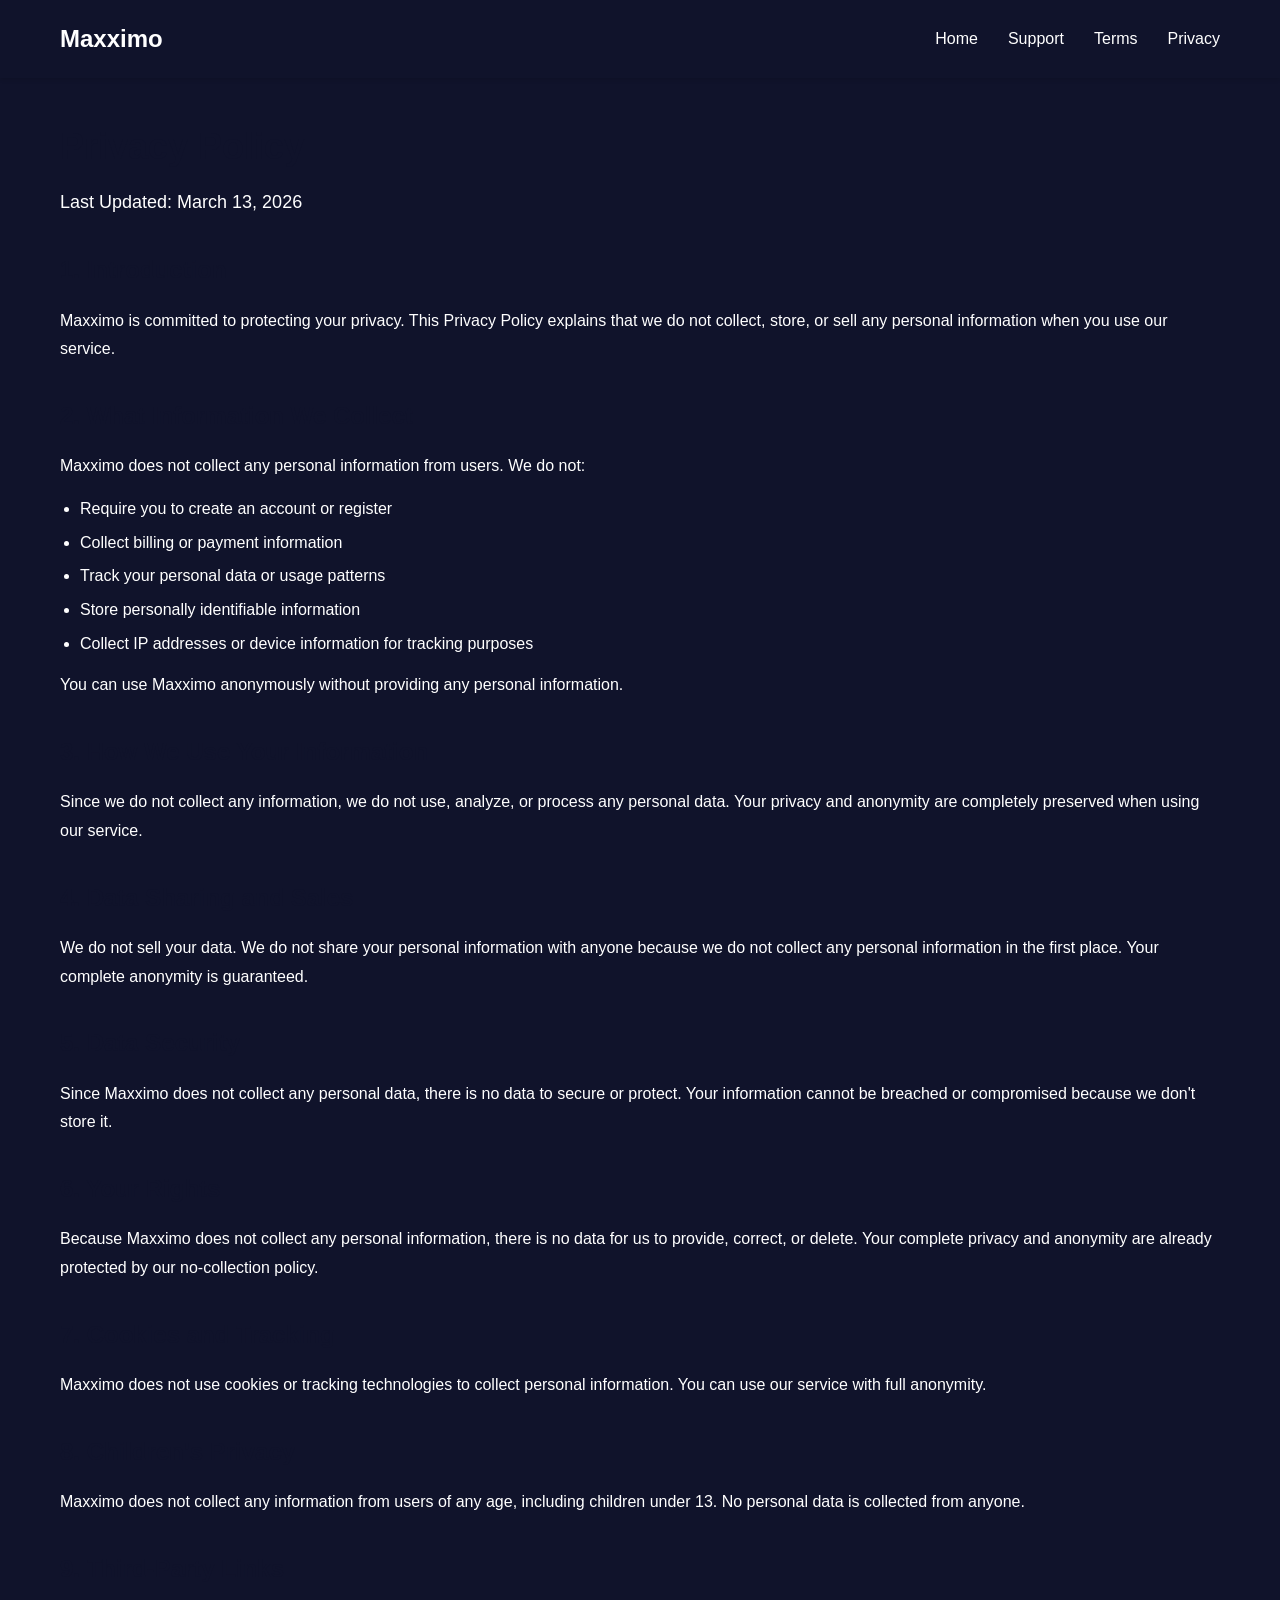
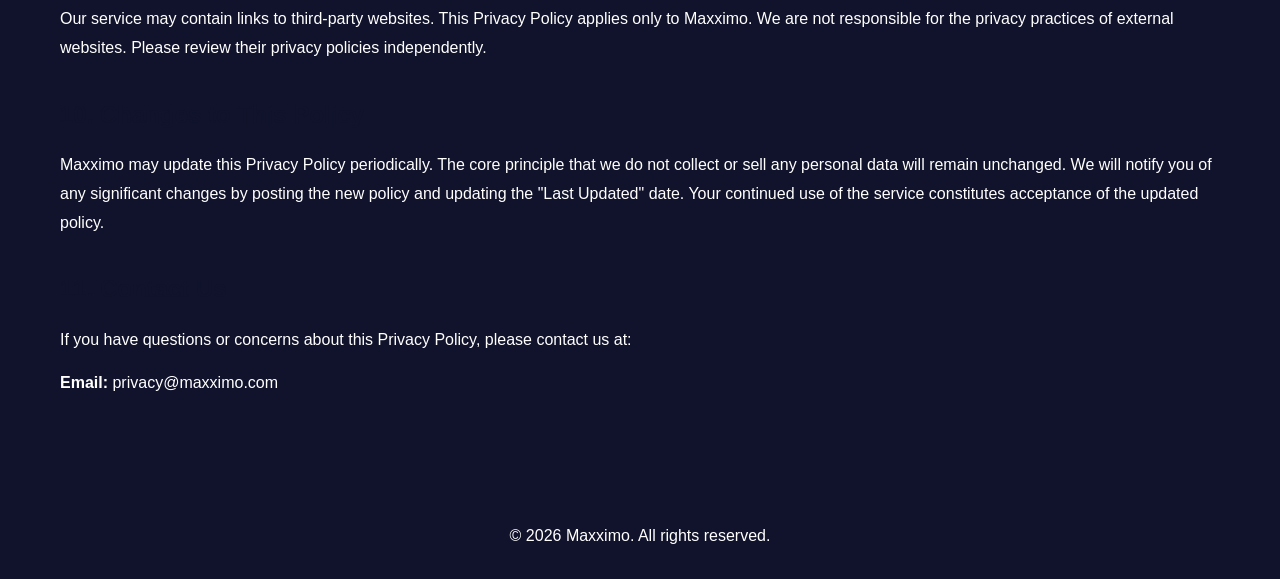
==== privacy.html @ 28d8d44a "Initial commit: Maxximo static site with support, terms, and privacy pages" ====
<!DOCTYPE html>
<html lang="en">
<head>
    <meta charset="UTF-8">
    <meta name="viewport" content="width=device-width, initial-scale=1.0">
    <title>Privacy Policy - Maxximo</title>
    <link rel="stylesheet" href="style.css">
</head>
<body>
    <nav class="navbar">
        <div class="container">
            <div class="logo">Maxximo</div>
            <ul class="nav-links">
                <li><a href="index.html">Home</a></li>
                <li><a href="support.html">Support</a></li>
                <li><a href="terms.html">Terms</a></li>
                <li><a href="privacy.html">Privacy</a></li>
            </ul>
        </div>
    </nav>

    <section class="content">
        <div class="container">
            <h1>Privacy Policy</h1>
            <p class="subtitle">Last Updated: March 13, 2026</p>

            <div class="privacy-content">
                <h2>1. Introduction</h2>
                <p>Maxximo is committed to protecting your privacy. This Privacy Policy explains that we do not collect, store, or sell any personal information when you use our service.</p>

                <h2>2. What Information We Collect</h2>
                <p>Maxximo does not collect any personal information from users. We do not:</p>
                <ul>
                    <li>Require you to create an account or register</li>
                    <li>Collect billing or payment information</li>
                    <li>Track your personal data or usage patterns</li>
                    <li>Store personally identifiable information</li>
                    <li>Collect IP addresses or device information for tracking purposes</li>
                </ul>
                <p>You can use Maxximo anonymously without providing any personal information.</p>

                <h2>3. How We Use Your Information</h2>
                <p>Since we do not collect any information, we do not use, analyze, or process any personal data. Your privacy and anonymity are completely preserved when using our service.</p>

                <h2>4. Data Sharing and Sales</h2>
                <p>We do not sell your data. We do not share your personal information with anyone because we do not collect any personal information in the first place. Your complete anonymity is guaranteed.</p>

                <h2>5. Data Security</h2>
                <p>Since Maxximo does not collect any personal data, there is no data to secure or protect. Your information cannot be breached or compromised because we don't store it.</p>

                <h2>6. Your Rights</h2>
                <p>Because Maxximo does not collect any personal information, there is no data for us to provide, correct, or delete. Your complete privacy and anonymity are already protected by our no-collection policy.</p>

                <h2>7. Cookies and Tracking</h2>
                <p>Maxximo does not use cookies or tracking technologies to collect personal information. You can use our service with full anonymity.</p>

                <h2>8. Children's Privacy</h2>
                <p>Maxximo does not collect any information from users of any age, including children under 13. No personal data is collected from anyone.</p>

                <h2>9. Third-Party Links</h2>
                <p>Our service may contain links to third-party websites. This Privacy Policy applies only to Maxximo. We are not responsible for the privacy practices of external websites. Please review their privacy policies independently.</p>

                <h2>10. Changes to This Policy</h2>
                <p>Maxximo may update this Privacy Policy periodically. The core principle that we do not collect or sell any personal data will remain unchanged. We will notify you of any significant changes by posting the new policy and updating the "Last Updated" date. Your continued use of the service constitutes acceptance of the updated policy.</p>

                <h2>11. Contact Us</h2>
                <p>If you have questions or concerns about this Privacy Policy, please contact us at:</p>
                <p><strong>Email:</strong> privacy@maxximo.com</p>
            </div>
        </div>
    </section>

    <footer>
        <div class="container">
            <p>&copy; 2026 Maxximo. All rights reserved.</p>
        </div>
    </footer>
</body>
</html>
---- style.css ----
* {
    margin: 0;
    padding: 0;
    box-sizing: border-box;
}

body {
    font-family: -apple-system, BlinkMacSystemFont, 'Segoe UI', Roboto, Oxygen, Ubuntu, Cantarell, sans-serif;
    line-height: 1.6;
    color: white;
    background-color: #10132B;
}

.container {
    max-width: 1200px;
    margin: 0 auto;
    padding: 0 20px;
}

/* Navigation */
.navbar {
    background-color: #10132B;
    color: white;
    padding: 20px 0;
    position: sticky;
    top: 0;
    z-index: 1000;
    box-shadow: 0 2px 4px rgba(0,0,0,0.1);
}

.navbar .container {
    display: flex;
    justify-content: space-between;
    align-items: center;
}

.logo {
    font-size: 24px;
    font-weight: bold;
}

.nav-links {
    display: flex;
    list-style: none;
    gap: 30px;
}

.nav-links a {
    color: white;
    text-decoration: none;
    transition: color 0.3s ease;
}

.nav-links a:hover {
    color: #3498db;
}

/* Hero Section */
.hero {
    background: linear-gradient(135deg, #10132B 0%, #1a1f3a 100%);
    color: white;
    padding: 60px 20px;
    text-align: center;
}

.hero h1 {
    font-size: 48px;
    margin-bottom: 10px;
}

.hero p {
    font-size: 18px;
    opacity: 0.9;
}

/* Content Section */
.content {
    background-color: #10132B;
    color: white;
    padding: 40px 20px;
    min-height: calc(100vh - 200px);
}

.content h1 {
    font-size: 36px;
    margin-bottom: 10px;
    color: #10132B;
}

.subtitle {
    color: white;
    font-size: 18px;
    margin-bottom: 30px;
}

.content h2 {
    font-size: 24px;
    margin-top: 30px;
    margin-bottom: 15px;
    color: #10132B;
}

.content h3 {
    font-size: 18px;
    margin-top: 20px;
    margin-bottom: 10px;
    color: #10132B;
}

.content p {
    margin-bottom: 15px;
    line-height: 1.8;
    color: white;
}

.content ul {
    margin-left: 20px;
    margin-bottom: 15px;
}

.content ul li {
    margin-bottom: 8px;
    line-height: 1.6;
}

/* Quick Links Cards */
.quick-links {
    display: grid;
    grid-template-columns: repeat(auto-fit, minmax(300px, 1fr));
    gap: 20px;
    margin-top: 40px;
}

.card {
    background-color: #1a1f3a;
    padding: 30px;
    border-radius: 8px;
    border-left: 4px solid #73E7E8;
    transition: transform 0.3s ease, box-shadow 0.3s ease;
}

.card:hover {
    transform: translateY(-5px);
    box-shadow: 0 8px 16px rgba(0,0,0,0.1);
}

.card h3 {
    margin-top: 0;
    color: white;
}

.card p {
    color: white;
    margin-bottom: 20px;
}

/* Button */
.btn {
    display: inline-block;
    background-color: #73E7E8;
    color: white;
    padding: 10px 25px;
    border-radius: 5px;
    text-decoration: none;
    transition: background-color 0.3s ease;
}

.btn:hover {
    background-color: #5fc5c6;
}

/* FAQ Items */
.faq-item {
    background-color: #1a1f3a;
    padding: 20px;
    margin-bottom: 15px;
    border-radius: 5px;
    border-left: 4px solid #73E7E8;
}

.faq-item h3 {
    margin-top: 0;
    color: white;
}

/* Contact Section */
.contact-section {
    background-color: #1a1f3a;
    padding: 30px;
    border-radius: 8px;
    margin-top: 40px;
}

.contact-section h2 {
    margin-top: 0;
}

/* Terms and Privacy Content */
.terms-content,
.privacy-content {
    line-height: 1.8;
}

.terms-content ul,
.privacy-content ul {
    margin-left: 20px;
    margin-bottom: 15px;
}

.terms-content li,
.privacy-content li {
    margin-bottom: 8px;
}

/* Footer */
footer {
    background-color: #10132B;
    color: white;
    text-align: center;
    padding: 30px 20px;
    margin-top: 40px;
}

/* Responsive Design */
@media (max-width: 768px) {
    .nav-links {
        gap: 15px;
        font-size: 14px;
    }

    .hero h1 {
        font-size: 32px;
    }

    .hero p {
        font-size: 16px;
    }

    .content h1 {
        font-size: 28px;
    }

    .content h2 {
        font-size: 20px;
    }

    .quick-links {
        grid-template-columns: 1fr;
    }
}

@media (max-width: 480px) {
    .navbar .container {
        flex-direction: column;
        gap: 15px;
    }

    .nav-links {
        flex-direction: column;
        gap: 10px;
        width: 100%;
    }

    .nav-links a {
        display: block;
    }

    .hero h1 {
        font-size: 24px;
    }

    .content h1 {
        font-size: 24px;
    }
}
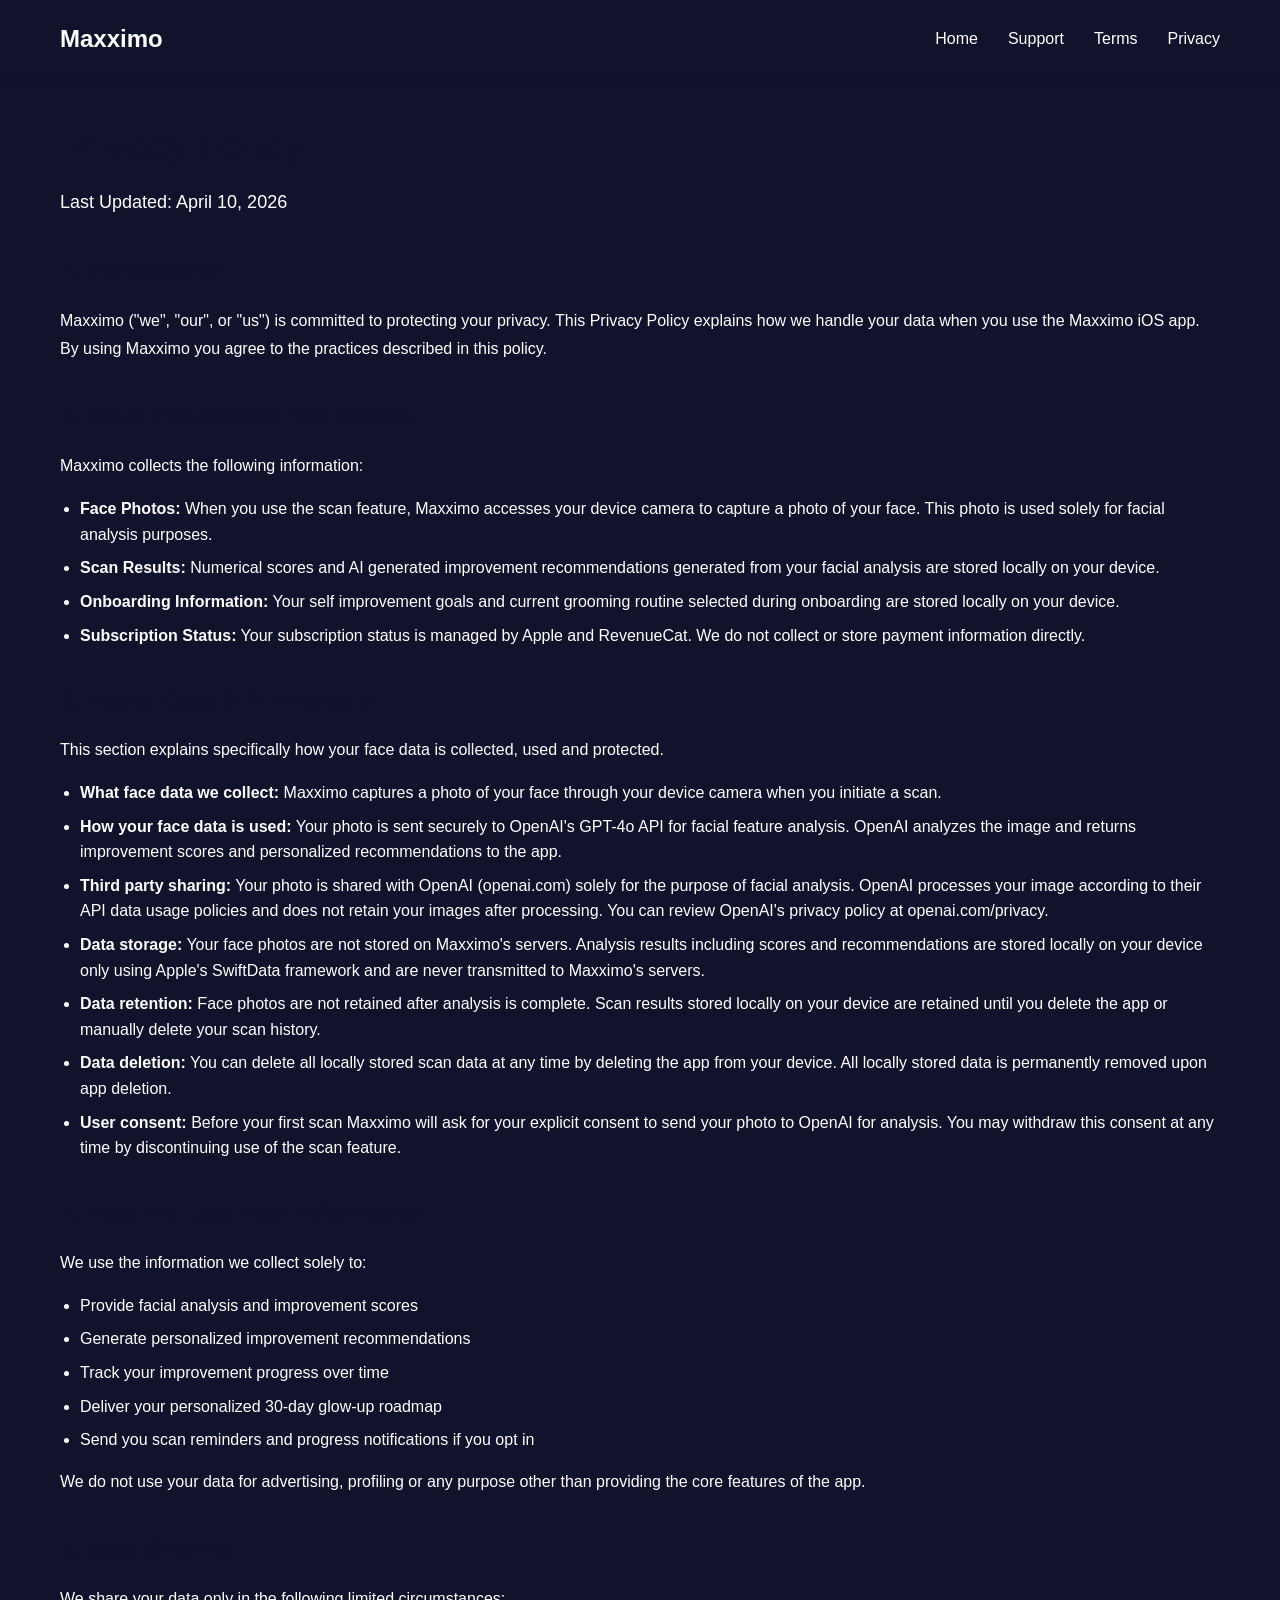
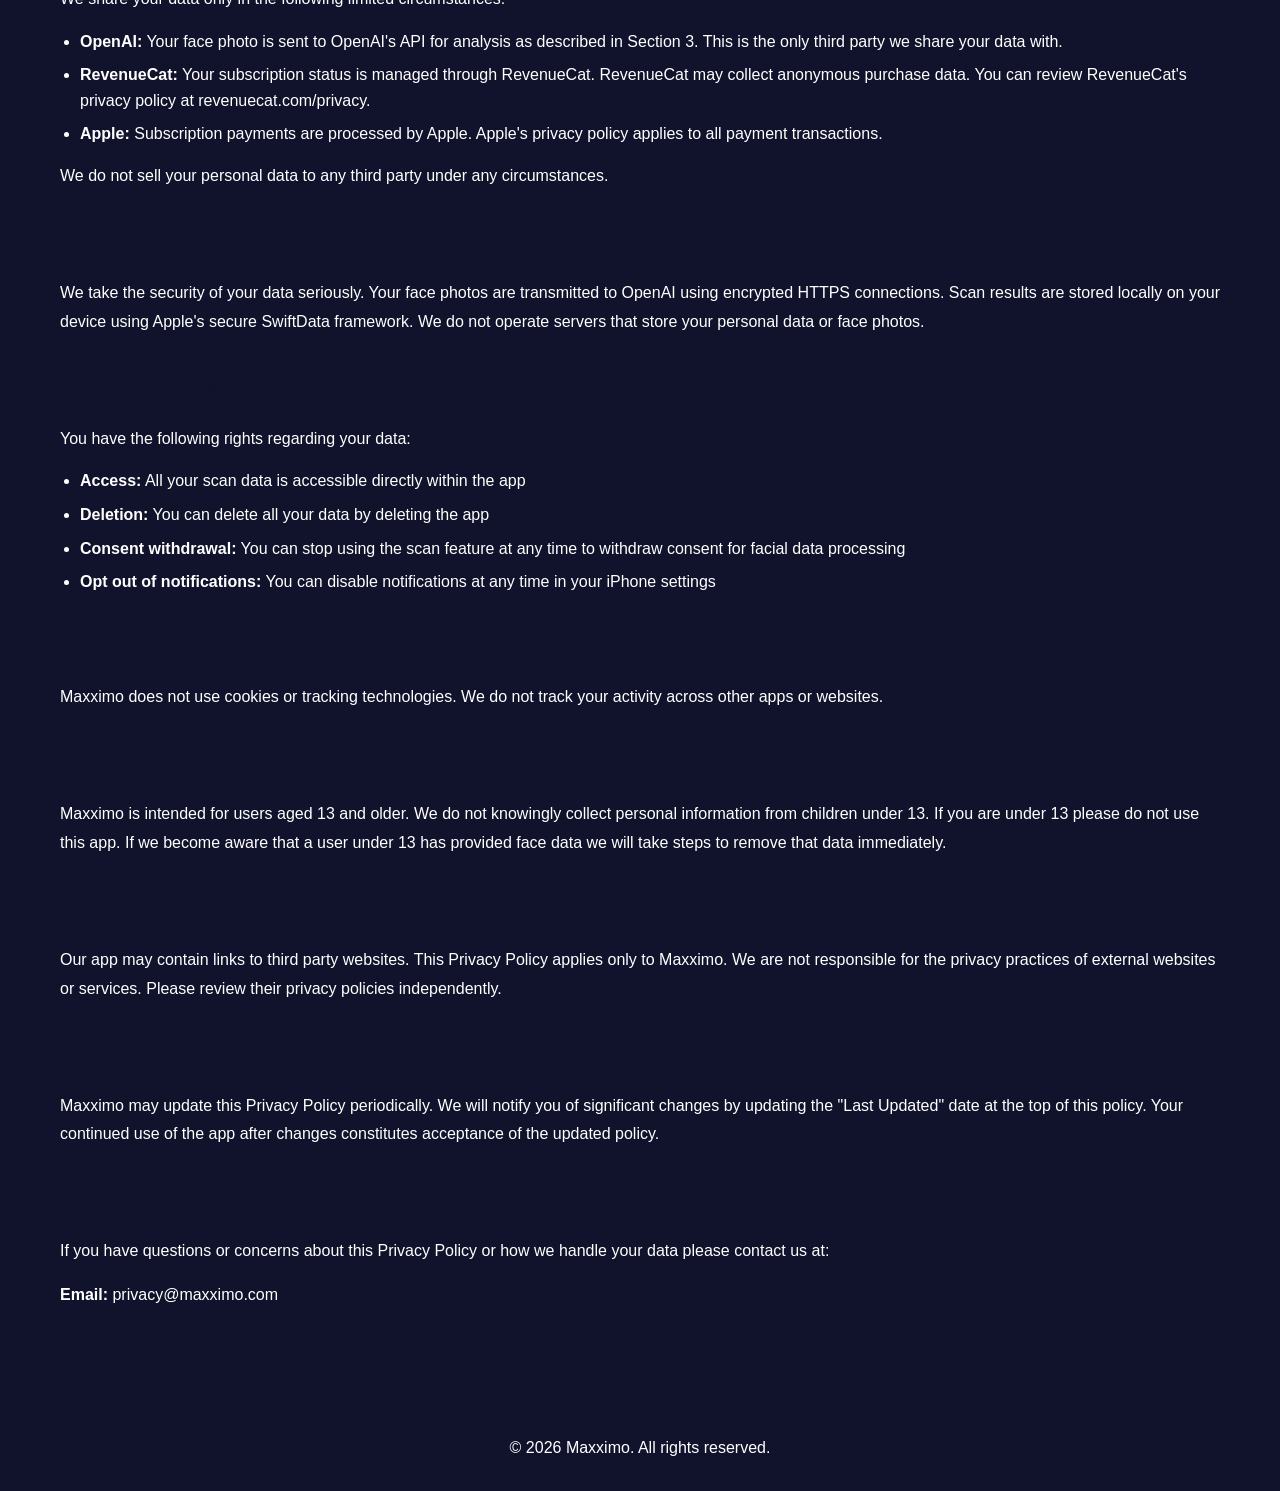
==== commit c50c3724: "Update privacy.html" ====
--- a/privacy.html
+++ b/privacy.html
@@ -22,49 +22,79 @@
     <section class="content">
         <div class="container">
             <h1>Privacy Policy</h1>
-            <p class="subtitle">Last Updated: March 13, 2026</p>
+            <p class="subtitle">Last Updated: April 10, 2026</p>
 
             <div class="privacy-content">
                 <h2>1. Introduction</h2>
-                <p>Maxximo is committed to protecting your privacy. This Privacy Policy explains that we do not collect, store, or sell any personal information when you use our service.</p>
+                <p>Maxximo ("we", "our", or "us") is committed to protecting your privacy. This Privacy Policy explains how we handle your data when you use the Maxximo iOS app. By using Maxximo you agree to the practices described in this policy.</p>
 
                 <h2>2. What Information We Collect</h2>
-                <p>Maxximo does not collect any personal information from users. We do not:</p>
+                <p>Maxximo collects the following information:</p>
                 <ul>
-                    <li>Require you to create an account or register</li>
-                    <li>Collect billing or payment information</li>
-                    <li>Track your personal data or usage patterns</li>
-                    <li>Store personally identifiable information</li>
-                    <li>Collect IP addresses or device information for tracking purposes</li>
+                    <li><strong>Face Photos:</strong> When you use the scan feature, Maxximo accesses your device camera to capture a photo of your face. This photo is used solely for facial analysis purposes.</li>
+                    <li><strong>Scan Results:</strong> Numerical scores and AI generated improvement recommendations generated from your facial analysis are stored locally on your device.</li>
+                    <li><strong>Onboarding Information:</strong> Your self improvement goals and current grooming routine selected during onboarding are stored locally on your device.</li>
+                    <li><strong>Subscription Status:</strong> Your subscription status is managed by Apple and RevenueCat. We do not collect or store payment information directly.</li>
                 </ul>
-                <p>You can use Maxximo anonymously without providing any personal information.</p>
 
-                <h2>3. How We Use Your Information</h2>
-                <p>Since we do not collect any information, we do not use, analyze, or process any personal data. Your privacy and anonymity are completely preserved when using our service.</p>
+                <h2>3. Facial Data & AI Analysis</h2>
+                <p>This section explains specifically how your face data is collected, used and protected.</p>
+                <ul>
+                    <li><strong>What face data we collect:</strong> Maxximo captures a photo of your face through your device camera when you initiate a scan.</li>
+                    <li><strong>How your face data is used:</strong> Your photo is sent securely to OpenAI's GPT-4o API for facial feature analysis. OpenAI analyzes the image and returns improvement scores and personalized recommendations to the app.</li>
+                    <li><strong>Third party sharing:</strong> Your photo is shared with OpenAI (openai.com) solely for the purpose of facial analysis. OpenAI processes your image according to their API data usage policies and does not retain your images after processing. You can review OpenAI's privacy policy at openai.com/privacy.</li>
+                    <li><strong>Data storage:</strong> Your face photos are not stored on Maxximo's servers. Analysis results including scores and recommendations are stored locally on your device only using Apple's SwiftData framework and are never transmitted to Maxximo's servers.</li>
+                    <li><strong>Data retention:</strong> Face photos are not retained after analysis is complete. Scan results stored locally on your device are retained until you delete the app or manually delete your scan history.</li>
+                    <li><strong>Data deletion:</strong> You can delete all locally stored scan data at any time by deleting the app from your device. All locally stored data is permanently removed upon app deletion.</li>
+                    <li><strong>User consent:</strong> Before your first scan Maxximo will ask for your explicit consent to send your photo to OpenAI for analysis. You may withdraw this consent at any time by discontinuing use of the scan feature.</li>
+                </ul>
 
-                <h2>4. Data Sharing and Sales</h2>
-                <p>We do not sell your data. We do not share your personal information with anyone because we do not collect any personal information in the first place. Your complete anonymity is guaranteed.</p>
+                <h2>4. How We Use Your Information</h2>
+                <p>We use the information we collect solely to:</p>
+                <ul>
+                    <li>Provide facial analysis and improvement scores</li>
+                    <li>Generate personalized improvement recommendations</li>
+                    <li>Track your improvement progress over time</li>
+                    <li>Deliver your personalized 30-day glow-up roadmap</li>
+                    <li>Send you scan reminders and progress notifications if you opt in</li>
+                </ul>
+                <p>We do not use your data for advertising, profiling or any purpose other than providing the core features of the app.</p>
 
-                <h2>5. Data Security</h2>
-                <p>Since Maxximo does not collect any personal data, there is no data to secure or protect. Your information cannot be breached or compromised because we don't store it.</p>
+                <h2>5. Data Sharing</h2>
+                <p>We share your data only in the following limited circumstances:</p>
+                <ul>
+                    <li><strong>OpenAI:</strong> Your face photo is sent to OpenAI's API for analysis as described in Section 3. This is the only third party we share your data with.</li>
+                    <li><strong>RevenueCat:</strong> Your subscription status is managed through RevenueCat. RevenueCat may collect anonymous purchase data. You can review RevenueCat's privacy policy at revenuecat.com/privacy.</li>
+                    <li><strong>Apple:</strong> Subscription payments are processed by Apple. Apple's privacy policy applies to all payment transactions.</li>
+                </ul>
+                <p>We do not sell your personal data to any third party under any circumstances.</p>
 
-                <h2>6. Your Rights</h2>
-                <p>Because Maxximo does not collect any personal information, there is no data for us to provide, correct, or delete. Your complete privacy and anonymity are already protected by our no-collection policy.</p>
+                <h2>6. Data Security</h2>
+                <p>We take the security of your data seriously. Your face photos are transmitted to OpenAI using encrypted HTTPS connections. Scan results are stored locally on your device using Apple's secure SwiftData framework. We do not operate servers that store your personal data or face photos.</p>
 
-                <h2>7. Cookies and Tracking</h2>
-                <p>Maxximo does not use cookies or tracking technologies to collect personal information. You can use our service with full anonymity.</p>
+                <h2>7. Your Rights</h2>
+                <p>You have the following rights regarding your data:</p>
+                <ul>
+                    <li><strong>Access:</strong> All your scan data is accessible directly within the app</li>
+                    <li><strong>Deletion:</strong> You can delete all your data by deleting the app</li>
+                    <li><strong>Consent withdrawal:</strong> You can stop using the scan feature at any time to withdraw consent for facial data processing</li>
+                    <li><strong>Opt out of notifications:</strong> You can disable notifications at any time in your iPhone settings</li>
+                </ul>
 
-                <h2>8. Children's Privacy</h2>
-                <p>Maxximo does not collect any information from users of any age, including children under 13. No personal data is collected from anyone.</p>
+                <h2>8. Cookies and Tracking</h2>
+                <p>Maxximo does not use cookies or tracking technologies. We do not track your activity across other apps or websites.</p>
 
-                <h2>9. Third-Party Links</h2>
-                <p>Our service may contain links to third-party websites. This Privacy Policy applies only to Maxximo. We are not responsible for the privacy practices of external websites. Please review their privacy policies independently.</p>
+                <h2>9. Children's Privacy</h2>
+                <p>Maxximo is intended for users aged 13 and older. We do not knowingly collect personal information from children under 13. If you are under 13 please do not use this app. If we become aware that a user under 13 has provided face data we will take steps to remove that data immediately.</p>
 
-                <h2>10. Changes to This Policy</h2>
-                <p>Maxximo may update this Privacy Policy periodically. The core principle that we do not collect or sell any personal data will remain unchanged. We will notify you of any significant changes by posting the new policy and updating the "Last Updated" date. Your continued use of the service constitutes acceptance of the updated policy.</p>
+                <h2>10. Third Party Links</h2>
+                <p>Our app may contain links to third party websites. This Privacy Policy applies only to Maxximo. We are not responsible for the privacy practices of external websites or services. Please review their privacy policies independently.</p>
 
-                <h2>11. Contact Us</h2>
-                <p>If you have questions or concerns about this Privacy Policy, please contact us at:</p>
+                <h2>11. Changes to This Policy</h2>
+                <p>Maxximo may update this Privacy Policy periodically. We will notify you of significant changes by updating the "Last Updated" date at the top of this policy. Your continued use of the app after changes constitutes acceptance of the updated policy.</p>
+
+                <h2>12. Contact Us</h2>
+                <p>If you have questions or concerns about this Privacy Policy or how we handle your data please contact us at:</p>
                 <p><strong>Email:</strong> privacy@maxximo.com</p>
             </div>
         </div>
@@ -76,4 +106,4 @@
         </div>
     </footer>
 </body>
-</html>
+</html>
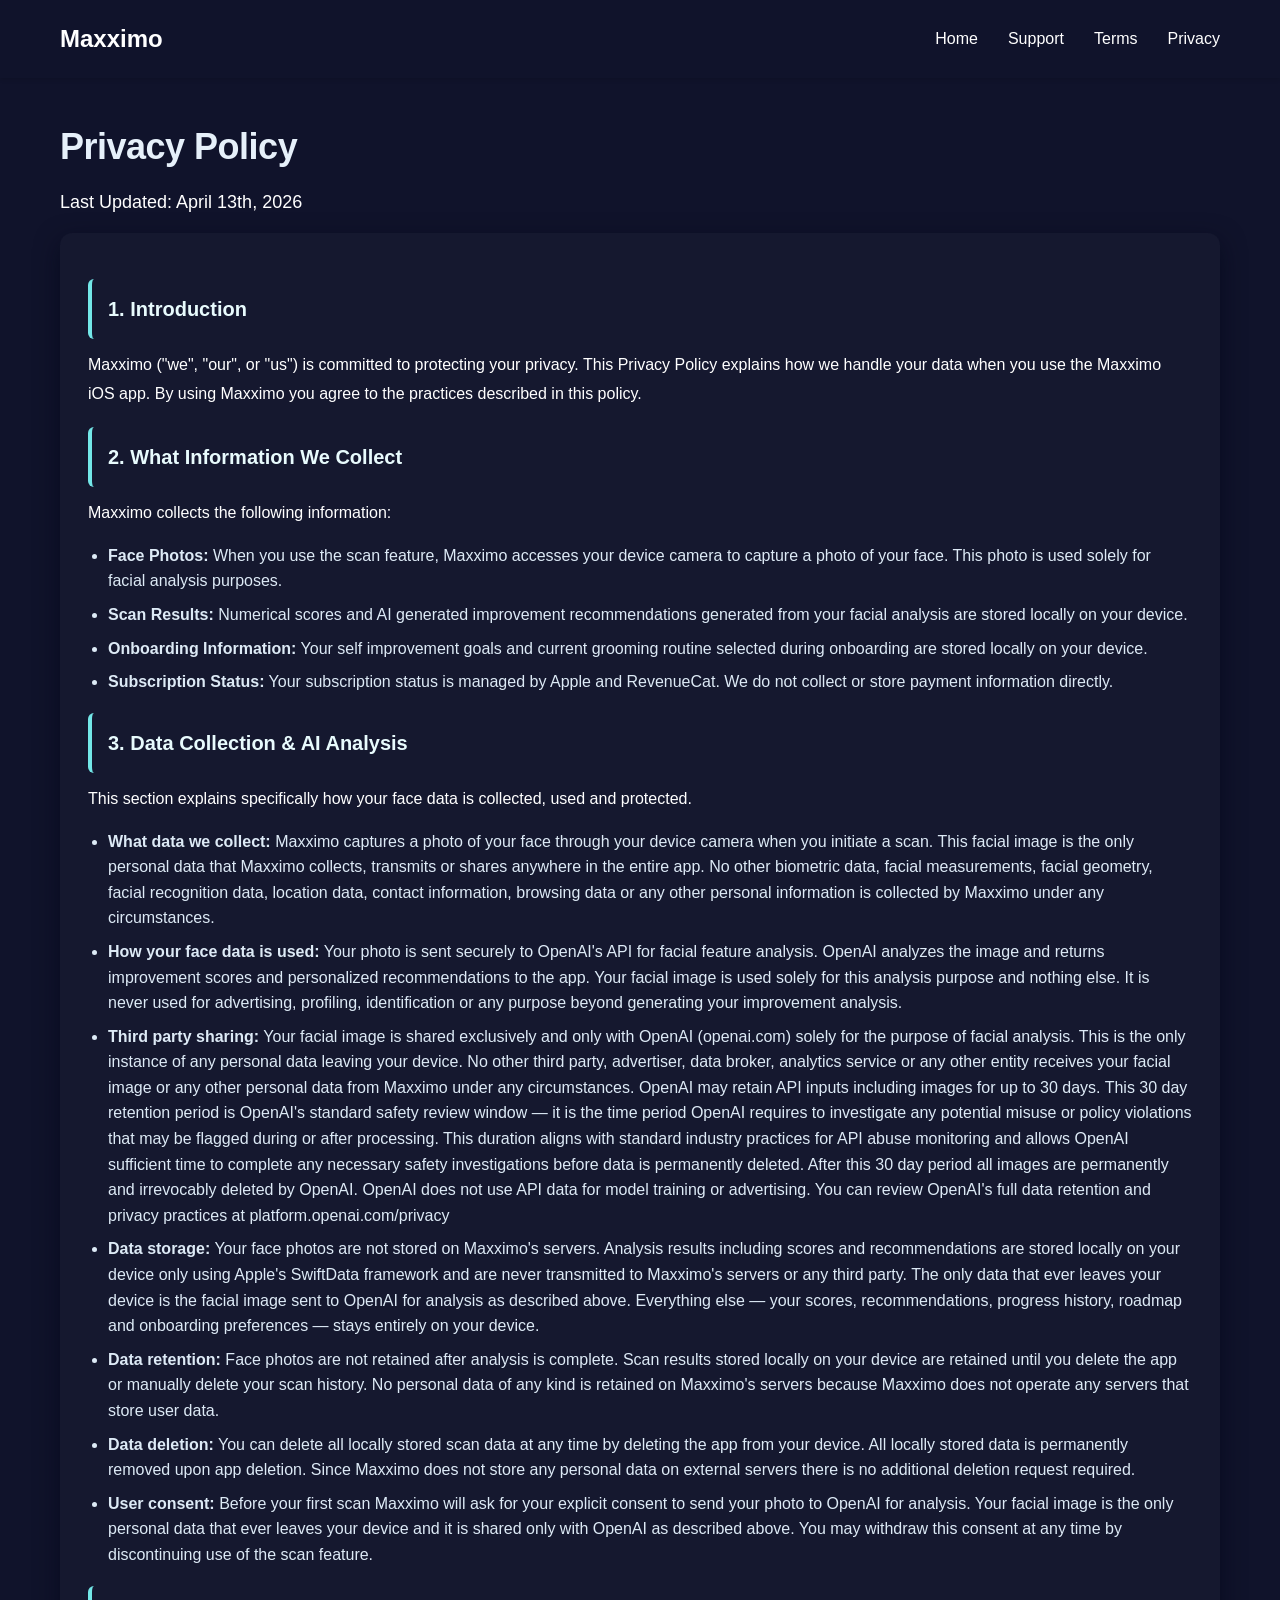
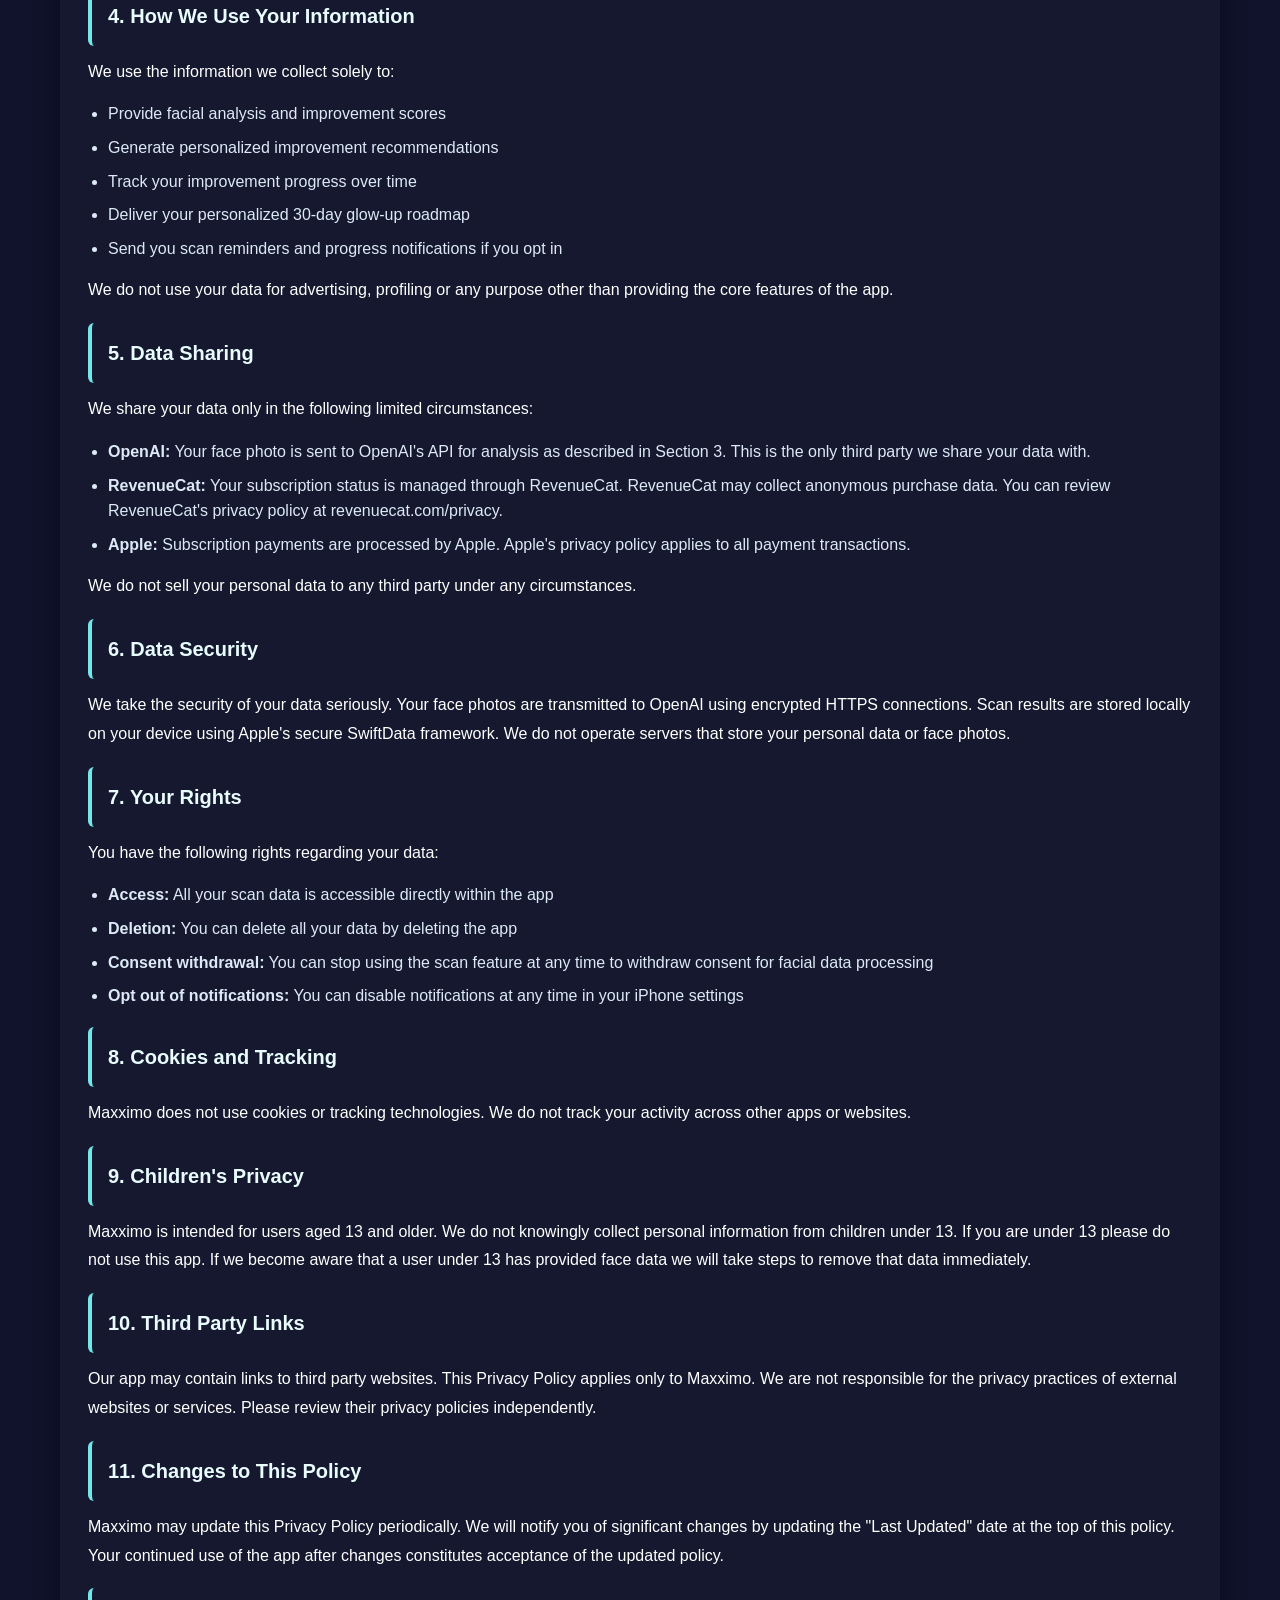
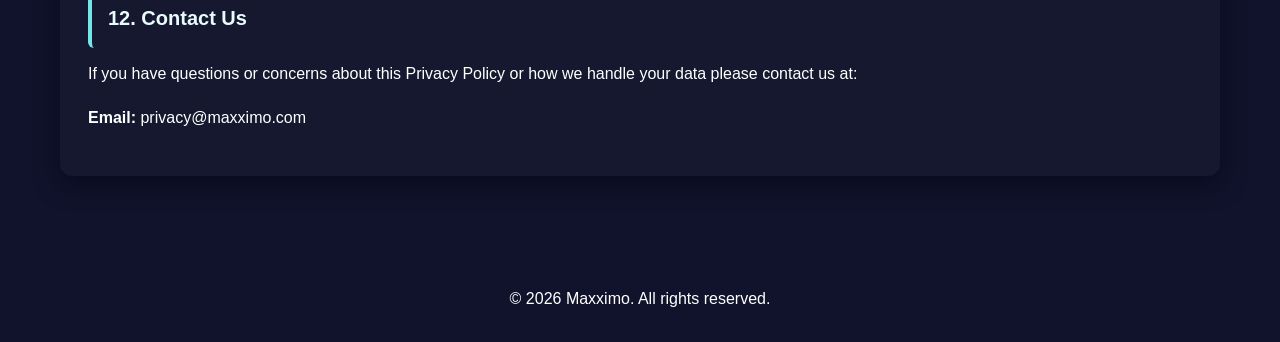
==== commit cf703354: "Save: commit current workspace changes" ====
--- a/privacy.html
+++ b/privacy.html
@@ -1,109 +1,101 @@
 <!DOCTYPE html>
 <html lang="en">
 <head>
-    <meta charset="UTF-8">
-    <meta name="viewport" content="width=device-width, initial-scale=1.0">
-    <title>Privacy Policy - Maxximo</title>
-    <link rel="stylesheet" href="style.css">
+<meta charset="UTF-8">
+<meta name="viewport" content="width=device-width, initial-scale=1.0">
+<title>Privacy Policy - Maxximo</title>
+<link rel="stylesheet" href="style.css">
 </head>
 <body>
-    <nav class="navbar">
-        <div class="container">
-            <div class="logo">Maxximo</div>
-            <ul class="nav-links">
-                <li><a href="index.html">Home</a></li>
-                <li><a href="support.html">Support</a></li>
-                <li><a href="terms.html">Terms</a></li>
-                <li><a href="privacy.html">Privacy</a></li>
-            </ul>
-        </div>
-    </nav>
+<nav class="navbar">
+<div class="container">
+<div class="logo">Maxximo</div>
+<ul class="nav-links">
+<li><a href="index.html">Home</a></li>
+<li><a href="support.html">Support</a></li>
+<li><a href="terms.html">Terms</a></li>
+<li><a href="privacy.html">Privacy</a></li>
+</ul>
+</div>
+</nav>
+<section class="content">
+<div class="container">
+<h1>Privacy Policy</h1>
+<p class="subtitle">Last Updated: April 13th, 2026</p>
+<div class="privacy-content">
+<h2>1. Introduction</h2>
+<p>Maxximo ("we", "our", or "us") is committed to protecting your privacy. This Privacy Policy explains how we handle your data when you use the Maxximo iOS app. By using Maxximo you agree to the practices described in this policy.</p>
+<h2>2. What Information We Collect</h2>
+<p>Maxximo collects the following information:</p>
+<ul>
+<li><strong>Face Photos:</strong> When you use the scan feature, Maxximo accesses your device camera to capture a photo of your face. This photo is used solely for facial analysis purposes.</li>
+<li><strong>Scan Results:</strong> Numerical scores and AI generated improvement recommendations generated from your facial analysis are stored locally on your device.</li>
+<li><strong>Onboarding Information:</strong> Your self improvement goals and current grooming routine selected during onboarding are stored locally on your device.</li>
+<li><strong>Subscription Status:</strong> Your subscription status is managed by Apple and RevenueCat. We do not collect or store payment information directly.</li>
+</ul>
+<h2>3. Data Collection & AI Analysis</h2>
+<p>This section explains specifically how your face data is collected, used and protected.</p>
+<ul>
+<li><strong>What data we collect:</strong> Maxximo captures a photo of your face through your device camera when you initiate a scan. This facial image is the only personal data that Maxximo collects, transmits or shares anywhere in the entire app. No other biometric data, facial measurements, facial geometry, facial recognition data, location data, contact information, browsing data or any other personal information is collected by Maxximo under any circumstances.</li>
 
-    <section class="content">
-        <div class="container">
-            <h1>Privacy Policy</h1>
-            <p class="subtitle">Last Updated: April 10, 2026</p>
+<li><strong>How your face data is used:</strong> Your photo is sent securely to OpenAI's API for facial feature analysis. OpenAI analyzes the image and returns improvement scores and personalized recommendations to the app. Your facial image is used solely for this analysis purpose and nothing else. It is never used for advertising, profiling, identification or any purpose beyond generating your improvement analysis.</li>
 
-            <div class="privacy-content">
-                <h2>1. Introduction</h2>
-                <p>Maxximo ("we", "our", or "us") is committed to protecting your privacy. This Privacy Policy explains how we handle your data when you use the Maxximo iOS app. By using Maxximo you agree to the practices described in this policy.</p>
+<li><strong>Third party sharing:</strong> Your facial image is shared exclusively and only with OpenAI (openai.com) solely for the purpose of facial analysis. This is the only instance of any personal data leaving your device. No other third party, advertiser, data broker, analytics service or any other entity receives your facial image or any other personal data from Maxximo under any circumstances. OpenAI may retain API inputs including images for up to 30 days. This 30 day retention period is OpenAI's standard safety review window — it is the time period OpenAI requires to investigate any potential misuse or policy violations that may be flagged during or after processing. This duration aligns with standard industry practices for API abuse monitoring and allows OpenAI sufficient time to complete any necessary safety investigations before data is permanently deleted. After this 30 day period all images are permanently and irrevocably deleted by OpenAI. OpenAI does not use API data for model training or advertising. You can review OpenAI's full data retention and privacy practices at platform.openai.com/privacy</li>
 
-                <h2>2. What Information We Collect</h2>
-                <p>Maxximo collects the following information:</p>
-                <ul>
-                    <li><strong>Face Photos:</strong> When you use the scan feature, Maxximo accesses your device camera to capture a photo of your face. This photo is used solely for facial analysis purposes.</li>
-                    <li><strong>Scan Results:</strong> Numerical scores and AI generated improvement recommendations generated from your facial analysis are stored locally on your device.</li>
-                    <li><strong>Onboarding Information:</strong> Your self improvement goals and current grooming routine selected during onboarding are stored locally on your device.</li>
-                    <li><strong>Subscription Status:</strong> Your subscription status is managed by Apple and RevenueCat. We do not collect or store payment information directly.</li>
-                </ul>
+<li><strong>Data storage:</strong> Your face photos are not stored on Maxximo's servers. Analysis results including scores and recommendations are stored locally on your device only using Apple's SwiftData framework and are never transmitted to Maxximo's servers or any third party. The only data that ever leaves your device is the facial image sent to OpenAI for analysis as described above. Everything else — your scores, recommendations, progress history, roadmap and onboarding preferences — stays entirely on your device.</li>
 
-                <h2>3. Facial Data & AI Analysis</h2>
-                <p>This section explains specifically how your face data is collected, used and protected.</p>
-                <ul>
-                    <li><strong>What face data we collect:</strong> Maxximo captures a photo of your face through your device camera when you initiate a scan.</li>
-                    <li><strong>How your face data is used:</strong> Your photo is sent securely to OpenAI's GPT-4o API for facial feature analysis. OpenAI analyzes the image and returns improvement scores and personalized recommendations to the app.</li>
-                    <li><strong>Third party sharing:</strong> Your photo is shared with OpenAI (openai.com) solely for the purpose of facial analysis. OpenAI processes your image according to their API data usage policies and does not retain your images after processing. You can review OpenAI's privacy policy at openai.com/privacy.</li>
-                    <li><strong>Data storage:</strong> Your face photos are not stored on Maxximo's servers. Analysis results including scores and recommendations are stored locally on your device only using Apple's SwiftData framework and are never transmitted to Maxximo's servers.</li>
-                    <li><strong>Data retention:</strong> Face photos are not retained after analysis is complete. Scan results stored locally on your device are retained until you delete the app or manually delete your scan history.</li>
-                    <li><strong>Data deletion:</strong> You can delete all locally stored scan data at any time by deleting the app from your device. All locally stored data is permanently removed upon app deletion.</li>
-                    <li><strong>User consent:</strong> Before your first scan Maxximo will ask for your explicit consent to send your photo to OpenAI for analysis. You may withdraw this consent at any time by discontinuing use of the scan feature.</li>
-                </ul>
+<li><strong>Data retention:</strong> Face photos are not retained after analysis is complete. Scan results stored locally on your device are retained until you delete the app or manually delete your scan history. No personal data of any kind is retained on Maxximo's servers because Maxximo does not operate any servers that store user data.</li>
 
-                <h2>4. How We Use Your Information</h2>
-                <p>We use the information we collect solely to:</p>
-                <ul>
-                    <li>Provide facial analysis and improvement scores</li>
-                    <li>Generate personalized improvement recommendations</li>
-                    <li>Track your improvement progress over time</li>
-                    <li>Deliver your personalized 30-day glow-up roadmap</li>
-                    <li>Send you scan reminders and progress notifications if you opt in</li>
-                </ul>
-                <p>We do not use your data for advertising, profiling or any purpose other than providing the core features of the app.</p>
+<li><strong>Data deletion:</strong> You can delete all locally stored scan data at any time by deleting the app from your device. All locally stored data is permanently removed upon app deletion. Since Maxximo does not store any personal data on external servers there is no additional deletion request required.</li>
 
-                <h2>5. Data Sharing</h2>
-                <p>We share your data only in the following limited circumstances:</p>
-                <ul>
-                    <li><strong>OpenAI:</strong> Your face photo is sent to OpenAI's API for analysis as described in Section 3. This is the only third party we share your data with.</li>
-                    <li><strong>RevenueCat:</strong> Your subscription status is managed through RevenueCat. RevenueCat may collect anonymous purchase data. You can review RevenueCat's privacy policy at revenuecat.com/privacy.</li>
-                    <li><strong>Apple:</strong> Subscription payments are processed by Apple. Apple's privacy policy applies to all payment transactions.</li>
-                </ul>
-                <p>We do not sell your personal data to any third party under any circumstances.</p>
-
-                <h2>6. Data Security</h2>
-                <p>We take the security of your data seriously. Your face photos are transmitted to OpenAI using encrypted HTTPS connections. Scan results are stored locally on your device using Apple's secure SwiftData framework. We do not operate servers that store your personal data or face photos.</p>
-
-                <h2>7. Your Rights</h2>
-                <p>You have the following rights regarding your data:</p>
-                <ul>
-                    <li><strong>Access:</strong> All your scan data is accessible directly within the app</li>
-                    <li><strong>Deletion:</strong> You can delete all your data by deleting the app</li>
-                    <li><strong>Consent withdrawal:</strong> You can stop using the scan feature at any time to withdraw consent for facial data processing</li>
-                    <li><strong>Opt out of notifications:</strong> You can disable notifications at any time in your iPhone settings</li>
-                </ul>
-
-                <h2>8. Cookies and Tracking</h2>
-                <p>Maxximo does not use cookies or tracking technologies. We do not track your activity across other apps or websites.</p>
-
-                <h2>9. Children's Privacy</h2>
-                <p>Maxximo is intended for users aged 13 and older. We do not knowingly collect personal information from children under 13. If you are under 13 please do not use this app. If we become aware that a user under 13 has provided face data we will take steps to remove that data immediately.</p>
-
-                <h2>10. Third Party Links</h2>
-                <p>Our app may contain links to third party websites. This Privacy Policy applies only to Maxximo. We are not responsible for the privacy practices of external websites or services. Please review their privacy policies independently.</p>
-
-                <h2>11. Changes to This Policy</h2>
-                <p>Maxximo may update this Privacy Policy periodically. We will notify you of significant changes by updating the "Last Updated" date at the top of this policy. Your continued use of the app after changes constitutes acceptance of the updated policy.</p>
-
-                <h2>12. Contact Us</h2>
-                <p>If you have questions or concerns about this Privacy Policy or how we handle your data please contact us at:</p>
-                <p><strong>Email:</strong> privacy@maxximo.com</p>
-            </div>
-        </div>
-    </section>
-
-    <footer>
-        <div class="container">
-            <p>&copy; 2026 Maxximo. All rights reserved.</p>
-        </div>
-    </footer>
+<li><strong>User consent:</strong> Before your first scan Maxximo will ask for your explicit consent to send your photo to OpenAI for analysis. Your facial image is the only personal data that ever leaves your device and it is shared only with OpenAI as described above. You may withdraw this consent at any time by discontinuing use of the scan feature.</li>
+</ul>
+<h2>4. How We Use Your Information</h2>
+<p>We use the information we collect solely to:</p>
+<ul>
+<li>Provide facial analysis and improvement scores</li>
+<li>Generate personalized improvement recommendations</li>
+<li>Track your improvement progress over time</li>
+<li>Deliver your personalized 30-day glow-up roadmap</li>
+<li>Send you scan reminders and progress notifications if you opt in</li>
+</ul>
+<p>We do not use your data for advertising, profiling or any purpose other than providing the core features of the app.</p>
+<h2>5. Data Sharing</h2>
+<p>We share your data only in the following limited circumstances:</p>
+<ul>
+<li><strong>OpenAI:</strong> Your face photo is sent to OpenAI's API for analysis as described in Section 3. This is the only third party we share your data with.</li>
+<li><strong>RevenueCat:</strong> Your subscription status is managed through RevenueCat. RevenueCat may collect anonymous purchase data. You can review RevenueCat's privacy policy at revenuecat.com/privacy.</li>
+<li><strong>Apple:</strong> Subscription payments are processed by Apple. Apple's privacy policy applies to all payment transactions.</li>
+</ul>
+<p>We do not sell your personal data to any third party under any circumstances.</p>
+<h2>6. Data Security</h2>
+<p>We take the security of your data seriously. Your face photos are transmitted to OpenAI using encrypted HTTPS connections. Scan results are stored locally on your device using Apple's secure SwiftData framework. We do not operate servers that store your personal data or face photos.</p>
+<h2>7. Your Rights</h2>
+<p>You have the following rights regarding your data:</p>
+<ul>
+<li><strong>Access:</strong> All your scan data is accessible directly within the app</li>
+<li><strong>Deletion:</strong> You can delete all your data by deleting the app</li>
+<li><strong>Consent withdrawal:</strong> You can stop using the scan feature at any time to withdraw consent for facial data processing</li>
+<li><strong>Opt out of notifications:</strong> You can disable notifications at any time in your iPhone settings</li>
+</ul>
+<h2>8. Cookies and Tracking</h2>
+<p>Maxximo does not use cookies or tracking technologies. We do not track your activity across other apps or websites.</p>
+<h2>9. Children's Privacy</h2>
+<p>Maxximo is intended for users aged 13 and older. We do not knowingly collect personal information from children under 13. If you are under 13 please do not use this app. If we become aware that a user under 13 has provided face data we will take steps to remove that data immediately.</p>
+<h2>10. Third Party Links</h2>
+<p>Our app may contain links to third party websites. This Privacy Policy applies only to Maxximo. We are not responsible for the privacy practices of external websites or services. Please review their privacy policies independently.</p>
+<h2>11. Changes to This Policy</h2>
+<p>Maxximo may update this Privacy Policy periodically. We will notify you of significant changes by updating the "Last Updated" date at the top of this policy. Your continued use of the app after changes constitutes acceptance of the updated policy.</p>
+<h2>12. Contact Us</h2>
+<p>If you have questions or concerns about this Privacy Policy or how we handle your data please contact us at:</p>
+<p><strong>Email:</strong> privacy@maxximo.com</p>
+</div>
+</div>
+</section>
+<footer>
+<div class="container">
+<p>&copy; 2026 Maxximo. All rights reserved.</p>
+</div>
+</footer>
 </body>
 </html>
--- a/style.css
+++ b/style.css
@@ -84,7 +84,9 @@
 .content h1 {
     font-size: 36px;
     margin-bottom: 10px;
-    color: #10132B;
+    color: #E6F0FA; /* make main title visible on dark bg */
+    letter-spacing: -0.5px;
+    font-weight: 700;
 }
 
 .subtitle {
@@ -94,17 +96,79 @@
 }
 
 .content h2 {
-    font-size: 24px;
-    margin-top: 30px;
-    margin-bottom: 15px;
-    color: #10132B;
+    font-size: 22px;
+    margin-top: 24px;
+    margin-bottom: 12px;
+    color: #E6F7FA;
+    font-weight: 700;
 }
 
 .content h3 {
     font-size: 18px;
-    margin-top: 20px;
+    margin-top: 18px;
     margin-bottom: 10px;
-    color: #10132B;
+    color: #D7EEF6;
+    font-weight: 600;
+}
+
+/* Privacy panel and section label styles */
+.privacy-content {
+    background-color: rgba(255,255,255,0.02);
+    padding: 28px;
+    border-radius: 12px;
+    box-shadow: 0 8px 24px rgba(2,6,23,0.6);
+}
+
+.privacy-content h2 {
+    display: block;
+    background: transparent;
+    padding: 12px 16px;
+    border-left: 4px solid #73E7E8;
+    border-radius: 6px;
+    font-size: 20px;
+    color: #E8FBFD;
+    margin-top: 18px;
+}
+
+/* headings already include their section numbers in text; no extra marker rules required */
+
+.privacy-content p,
+.privacy-content li {
+    color: #DDEAF6;
+    font-size: 16px;
+}
+
+.privacy-content ul {
+    margin-left: 22px;
+}
+
+/* Terms page should match privacy visuals */
+.terms-content {
+    background-color: rgba(255,255,255,0.02);
+    padding: 28px;
+    border-radius: 12px;
+    box-shadow: 0 8px 24px rgba(2,6,23,0.6);
+}
+
+.terms-content h2 {
+    display: block;
+    background: transparent;
+    padding: 12px 16px;
+    border-left: 4px solid #73E7E8;
+    border-radius: 6px;
+    font-size: 20px;
+    color: #E8FBFD;
+    margin-top: 18px;
+}
+
+.terms-content p,
+.terms-content li {
+    color: #DDEAF6;
+    font-size: 16px;
+}
+
+.terms-content ul {
+    margin-left: 22px;
 }
 
 .content p {
